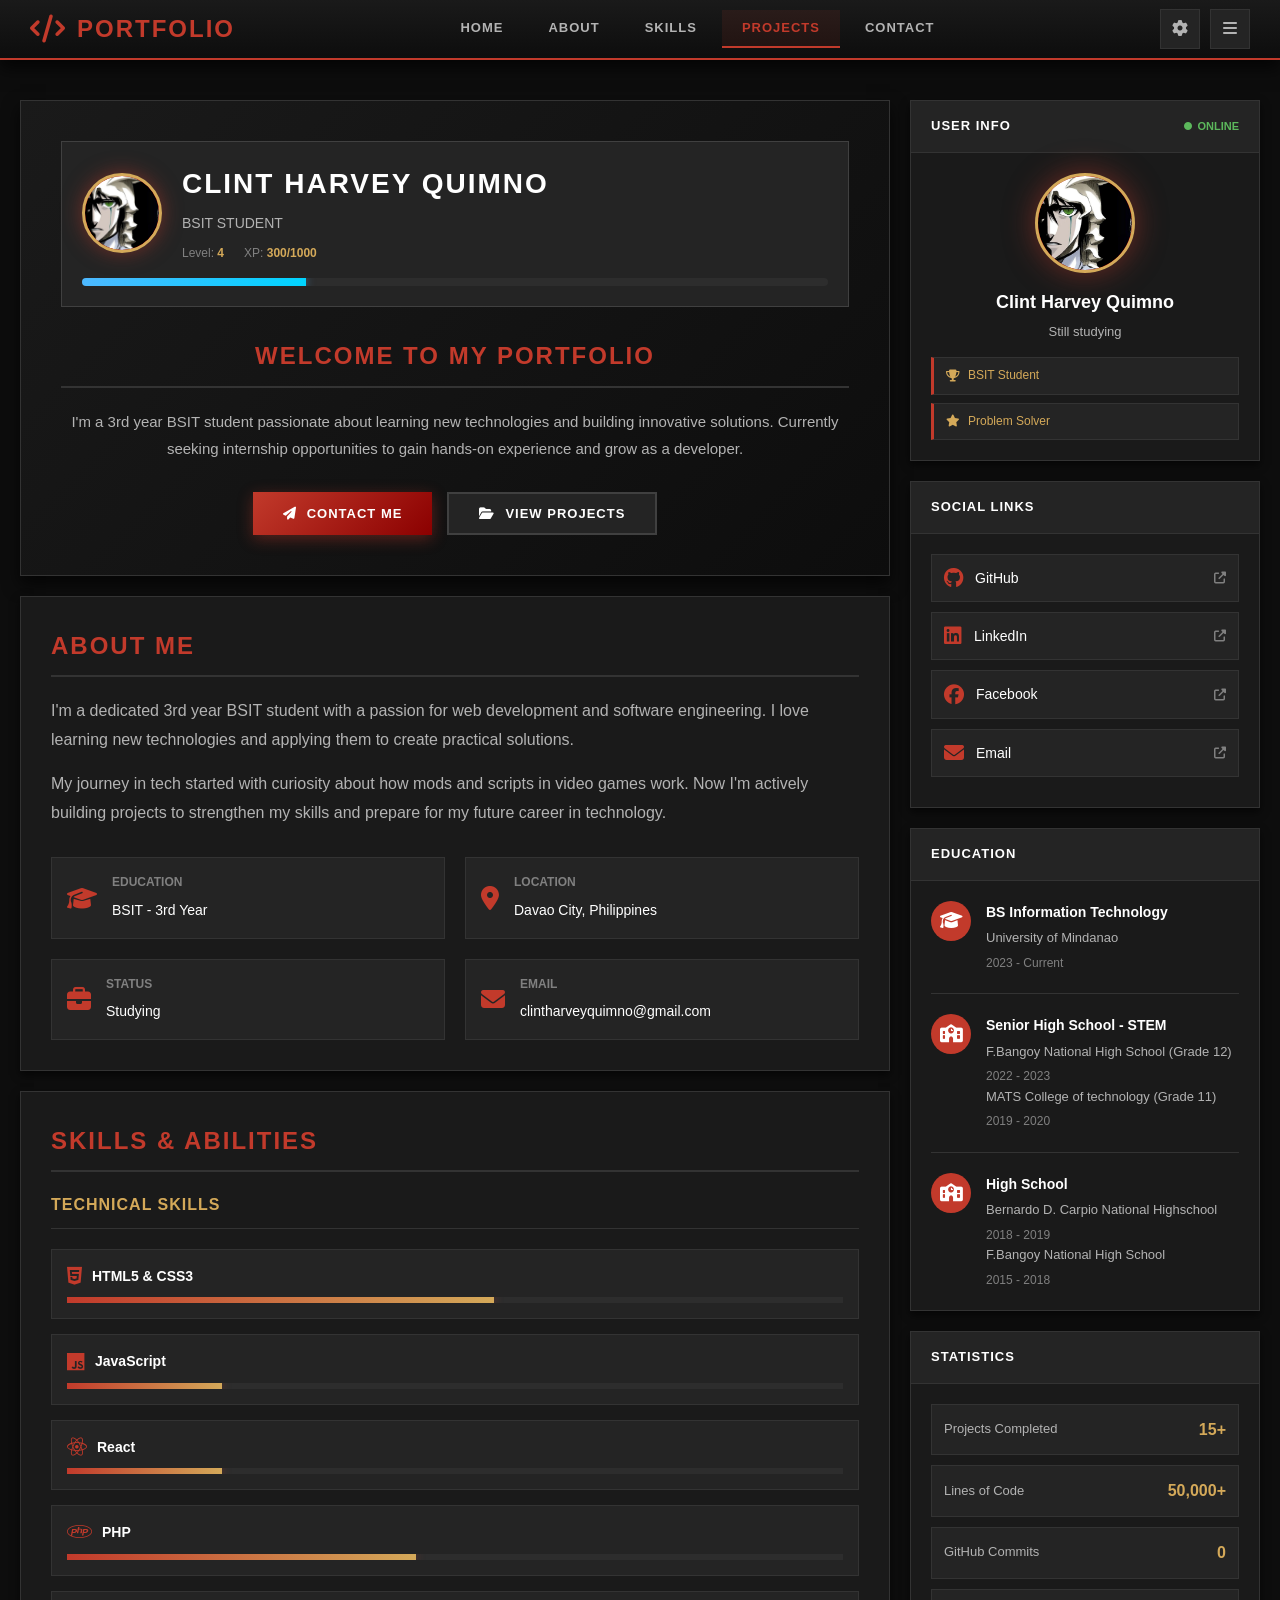
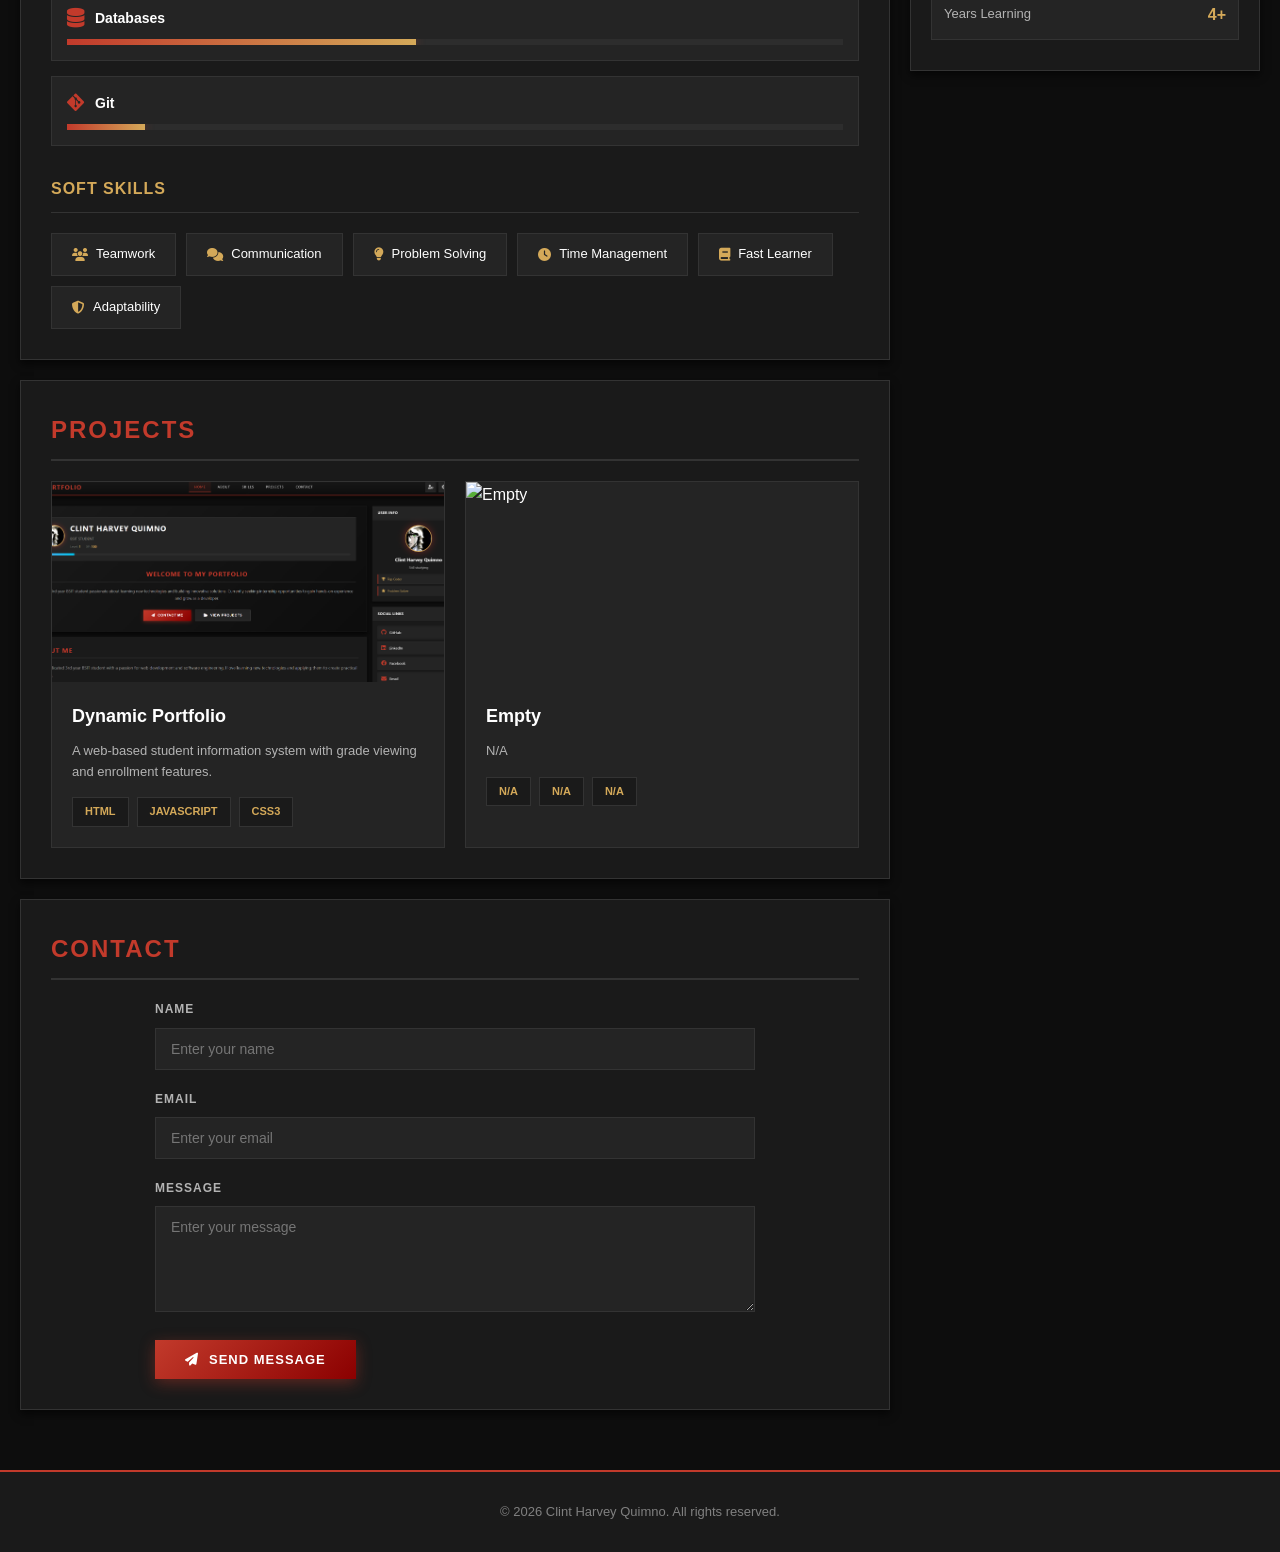
==== index-static.html @ ea2d43d4 "Initial commit: Add whole project" ====
<!DOCTYPE html>
<html lang="en">
<head>
    <meta charset="UTF-8">
    <meta name="viewport" content="width=device-width, initial-scale=1.0">
    <meta name="description" content="Clint Harvey Quimno - BSIT Student Portfolio">
    <title>Clint Harvey Quimno - Portfolio</title>
    <link rel="stylesheet" href="styles-static.css">
    <link rel="stylesheet" href="https://cdnjs.cloudflare.com/ajax/libs/font-awesome/6.4.0/css/all.min.css">
</head>
<body>
    <!-- Top Navigation Bar -->
    <nav class="top-nav">
        <div class="nav-left">
            <div class="logo">
                <i class="fas fa-code"></i>
                <span>PORTFOLIO</span>
            </div>
        </div>
        <div class="nav-center">
            <a href="#home" class="nav-item active">HOME</a>
            <a href="#about" class="nav-item">ABOUT</a>
            <a href="#skills" class="nav-item">SKILLS</a>
            <a href="#projects" class="nav-item">PROJECTS</a>
            <a href="#contact" class="nav-item">CONTACT</a>
        </div>
        <div class="nav-right">
            <button class="settings-btn" id="theme-toggle"><i class="fas fa-cog"></i></button>
            <button class="menu-btn" id="menu-btn"><i class="fas fa-bars"></i></button>
        </div>
    </nav>

    <!-- Main Container -->
    <div class="main-container">
        <!-- Left Panel - Main Content -->
        <div class="left-panel">
            <!-- Hero Section -->
            <section id="home" class="hero-section">
                <div class="hero-content">
                    <div class="profile-card">
                        <div class="profile-header">
                            <div class="profile-avatar">
                                <img src="img/profile.webp" alt="Profile Photo">
                            </div>
                            <div class="profile-info">
                                <h1 class="profile-name">Clint Harvey Quimno</h1>
                                <p class="profile-title">BSIT STUDENT</p>
                                <div class="profile-stats">
                                    <span class="stat-item">Level: <span class="stat-value">4</span></span>
                                    <span class="stat-item">XP: <span class="stat-value">300/1000</span></span>
                                </div>
                            </div>
                        </div>
                        <div class="xp-bar">
                            <div class="xp-fill" style="width: 30%"></div>
                        </div>
                    </div>

                    <div class="hero-text">
                        <h2 class="section-header">WELCOME TO MY PORTFOLIO</h2>
                        <p>I'm a 3rd year BSIT student passionate about learning new technologies and building innovative solutions. Currently seeking internship opportunities to gain hands-on experience and grow as a developer.</p>
                        
                        <div class="action-buttons">
                            <button class="btn-primary" onclick="document.getElementById('contact').scrollIntoView({behavior: 'smooth'})">
                                <i class="fas fa-paper-plane"></i> CONTACT ME
                            </button>
                            <button class="btn-secondary" onclick="document.getElementById('projects').scrollIntoView({behavior: 'smooth'})">
                                <i class="fas fa-folder-open"></i> VIEW PROJECTS
                            </button>
                        </div>
                    </div>
                </div>
            </section>

            <!-- About Section -->
            <section id="about" class="content-section">
                <div class="section-container">
                    <h2 class="section-header">ABOUT ME</h2>
                    <div class="section-content">
                        <p>I'm a dedicated 3rd year BSIT student with a passion for web development and software engineering. I love learning new technologies and applying them to create practical solutions.</p>
                        <p>My journey in tech started with curiosity about how mods and scripts in video games work. Now I'm actively building projects to strengthen my skills and prepare for my future career in technology.</p>
                        
                        <div class="info-grid">
                            <div class="info-item">
                                <i class="fas fa-graduation-cap"></i>
                                <div>
                                    <h4>Education</h4>
                                    <p>BSIT - 3rd Year</p>
                                </div>
                            </div>
                            <div class="info-item">
                                <i class="fas fa-map-marker-alt"></i>
                                <div>
                                    <h4>Location</h4>
                                    <p>Davao City, Philippines</p>
                                </div>
                            </div>
                            <div class="info-item">
                                <i class="fas fa-briefcase"></i>
                                <div>
                                    <h4>Status</h4>
                                    <p>Studying</p>
                                </div>
                            </div>
                            <div class="info-item">
                                <i class="fas fa-envelope"></i>
                                <div>
                                    <h4>Email</h4>
                                    <p>clintharveyquimno@gmail.com</p>
                                </div>
                            </div>
                        </div>
                    </div>
                </div>
            </section>

            <!-- Skills Section -->
            <section id="skills" class="content-section">
                <div class="section-container">
                    <h2 class="section-header">SKILLS & ABILITIES</h2>
                    <div class="skills-grid">
                        <div class="skills-category">
                            <h3 class="category-title">TECHNICAL SKILLS</h3>
                            <div class="skill-list">
                                <div class="skill-item">
                                    <div class="skill-info">
                                        <i class="fab fa-html5"></i>
                                        <span>HTML5 & CSS3</span>
                                    </div>
                                    <div class="skill-level">
                                        <div class="skill-bar" data-level="55">
                                            <span class="skill-percent">55%</span>
                                        </div>
                                    </div>
                                </div>
                                <div class="skill-item">
                                    <div class="skill-info">
                                        <i class="fab fa-js"></i>
                                        <span>JavaScript</span>
                                    </div>
                                    <div class="skill-level">
                                        <div class="skill-bar" data-level="20">
                                            <span class="skill-percent">20%</span>
                                        </div>
                                    </div>
                                </div>
                                <div class="skill-item">
                                    <div class="skill-info">
                                        <i class="fab fa-react"></i>
                                        <span>React</span>
                                    </div>
                                    <div class="skill-level">
                                        <div class="skill-bar" data-level="20">
                                            <span class="skill-percent">20%</span>
                                        </div>
                                    </div>
                                </div>
                                <div class="skill-item">
                                    <div class="skill-info">
                                        <i class="fab fa-php"></i>
                                        <span>PHP</span>
                                    </div>
                                    <div class="skill-level">
                                        <div class="skill-bar" data-level="45">
                                            <span class="skill-percent">45%</span>
                                        </div>
                                    </div>
                                </div>
                                <div class="skill-item">
                                    <div class="skill-info">
                                        <i class="fas fa-database"></i>
                                        <span>Databases</span>
                                    </div>
                                    <div class="skill-level">
                                        <div class="skill-bar" data-level="45">
                                            <span class="skill-percent">45%</span>
                                        </div>
                                    </div>
                                </div>
                                <div class="skill-item">
                                    <div class="skill-info">
                                        <i class="fab fa-git-alt"></i>
                                        <span>Git</span>
                                    </div>
                                    <div class="skill-level">
                                        <div class="skill-bar" data-level="10">
                                            <span class="skill-percent">10%</span>
                                        </div>
                                    </div>
                                </div>
                            </div>
                        </div>

                        <div class="skills-category">
                            <h3 class="category-title">SOFT SKILLS</h3>
                            <div class="soft-skills">
                                <div class="soft-skill-tag"><i class="fas fa-users"></i> Teamwork</div>
                                <div class="soft-skill-tag"><i class="fas fa-comments"></i> Communication</div>
                                <div class="soft-skill-tag"><i class="fas fa-lightbulb"></i> Problem Solving</div>
                                <div class="soft-skill-tag"><i class="fas fa-clock"></i> Time Management</div>
                                <div class="soft-skill-tag"><i class="fas fa-book"></i> Fast Learner</div>
                                <div class="soft-skill-tag"><i class="fas fa-shield-alt"></i> Adaptability</div>
                            </div>
                        </div>
                    </div>
                </div>
            </section>

            <!-- Projects Section -->
            <section id="projects" class="content-section">
                <div class="section-container">
                    <h2 class="section-header">PROJECTS</h2>
                    <div class="projects-grid">
                        <div class="project-card">
                            <div class="project-image">
                                <img src="img/Project1.png" alt="Dynamic Portfolio">
                                <div class="project-overlay">
                                    <button class="project-btn" onclick="window.open('https://github.com/Xezanoth/ClintHarveyQuimno-portfolio', '_blank')"><i class="fab fa-github"></i></button>
                                    <button class="project-btn" onclick="window.open('#', '_blank')"><i class="fas fa-external-link-alt"></i></button>
                                </div>
                            </div>
                            <div class="project-info">
                                <h3>Dynamic Portfolio</h3>
                                <p>A web-based student information system with grade viewing and enrollment features.</p>
                                <div class="project-tags">
                                    <span class="tag">HTML</span>
                                    <span class="tag">JavaScript</span>
                                    <span class="tag">CSS3</span>
                                </div>
                            </div>
                        </div>

                        <div class="project-card">
                            <div class="project-image">
                                <img src="https://via.placeholder.com/400x250/8B0000/ffffff?text=Todo+List+App" alt="Empty">
                                <div class="project-overlay">
                                    <button class="project-btn" onclick="window.open('https://github.com', '_blank')"><i class="fab fa-github"></i></button>
                                    <button class="project-btn" onclick="window.open('#', '_blank')"><i class="fas fa-external-link-alt"></i></button>
                                </div>
                            </div>
                            <div class="project-info">
                                <h3>Empty</h3>
                                <p>N/A</p>
                                <div class="project-tags">
                                    <span class="tag">N/A</span>
                                    <span class="tag">N/A</span>
                                    <span class="tag">N/A</span>
                                </div>
                            </div>
                        </div>
                    </div>
                </div>
            </section>

            <!-- Contact Section -->
            <section id="contact" class="content-section">
                <div class="section-container">
                    <h2 class="section-header">CONTACT</h2>
                    <div class="contact-content">
                        <div class="contact-form">
                            <form id="contact-form">
                                <div class="form-group">
                                    <label>NAME</label>
                                    <input type="text" placeholder="Enter your name" required>
                                </div>
                                <div class="form-group">
                                    <label>EMAIL</label>
                                    <input type="email" placeholder="Enter your email" required>
                                </div>
                                <div class="form-group">
                                    <label>MESSAGE</label>
                                    <textarea rows="5" placeholder="Enter your message" required></textarea>
                                </div>
                                <button type="submit" class="btn-primary">
                                    <i class="fas fa-paper-plane"></i> SEND MESSAGE
                                </button>
                            </form>
                        </div>
                    </div>
                </div>
            </section>
        </div>

        <!-- Right Sidebar -->
        <aside class="right-sidebar">
            <!-- User Info Card -->
            <div class="sidebar-card">
                <div class="card-header">
                    <h3>USER INFO</h3>
                    <span class="status-online"><i class="fas fa-circle"></i> ONLINE</span>
                </div>
                <div class="card-content">
                    <div class="user-avatar-large">
                        <img src="img/profile.webp" alt="Profile Photo">
                    </div>
                    <h3 class="user-name">Clint Harvey Quimno</h3>
                    <p class="user-status">Still studying</p>
                    <div class="user-badges">
                        <span class="badge"><i class="fas fa-trophy"></i> BSIT Student</span>
                        <span class="badge"><i class="fas fa-star"></i> Problem Solver</span>
                    </div>
                </div>
            </div>

            <!-- Social Links -->
            <div class="sidebar-card">
                <div class="card-header">
                    <h3>SOCIAL LINKS</h3>
                </div>
                <div class="card-content">
                    <a href="https://github.com/Xezanoth" class="social-link" target="_blank">
                        <i class="fab fa-github"></i>
                        <span>GitHub</span>
                        <i class="fas fa-external-link-alt"></i>
                    </a>
                    <a href="https://www.linkedin.com/in/clint-harvey-quimno-5b650a345" class="social-link" target="_blank">
                        <i class="fab fa-linkedin"></i>
                        <span>LinkedIn</span>
                        <i class="fas fa-external-link-alt"></i>
                    </a>
                    <a href="https://facebook.com/clint.rean" class="social-link" target="_blank">
                        <i class="fab fa-facebook"></i>
                        <span>Facebook</span>
                        <i class="fas fa-external-link-alt"></i>
                    </a>
                    <a href="clintharveyquimno@gmail.com" class="social-link">
                        <i class="fas fa-envelope"></i>
                        <span>Email</span>
                        <i class="fas fa-external-link-alt"></i>
                    </a>
                </div>
            </div>

            <!-- Education -->
            <div class="sidebar-card">
                <div class="card-header">
                    <h3>EDUCATION</h3>
                </div>
                <div class="card-content">
                    <div class="timeline-item">
                        <div class="timeline-icon"><i class="fas fa-graduation-cap"></i></div>
                        <div class="timeline-content">
                            <h4>BS Information Technology</h4>
                            <p class="timeline-school">University of Mindanao</p>
                            <p class="timeline-date">2023 - Current</p>
                        </div>
                    </div>
                    <div class="timeline-item">
                        <div class="timeline-icon"><i class="fas fa-school"></i></div>
                        <div class="timeline-content">
                            <h4>Senior High School - STEM</h4>
                            <p class="timeline-school">F.Bangoy National High School (Grade 12)</p>
                            <p class="timeline-date">2022 - 2023</p>
                            <p class="timeline-school">MATS College of technology (Grade 11)</p>
                            <p class="timeline-date">2019 - 2020</p>
                        </div>
                    </div>  
                    <div class="timeline-item">
                        <div class="timeline-icon"><i class="fas fa-school"></i></div>
                        <div class="timeline-content">
                            <h4>High School</h4>
                            <p class="timeline-school">Bernardo D. Carpio National Highschool</p>
                            <p class="timeline-date">2018 - 2019</p>
                            <p class="timeline-school">F.Bangoy National High School</p>
                            <p class="timeline-date">2015 - 2018</p>
                        </div>
                    </div>
                </div>
            </div>

            <!-- Quick Stats -->
            <div class="sidebar-card">
                <div class="card-header">
                    <h3>STATISTICS</h3>
                </div>
                <div class="card-content">
                    <div class="stat-row">
                        <span class="stat-label">Projects Completed</span>
                        <span class="stat-number">15+</span>
                    </div>
                    <div class="stat-row">
                        <span class="stat-label">Lines of Code</span>
                        <span class="stat-number">50,000+</span>
                    </div>
                    <div class="stat-row">
                        <span class="stat-label">GitHub Commits</span>
                        <span class="stat-number">0</span>
                    </div>
                    <div class="stat-row">
                        <span class="stat-label">Years Learning</span>
                        <span class="stat-number">4+</span>
                    </div>
                </div>
            </div>
        </aside>
    </div>

    <!-- Footer -->
    <footer class="footer">
        <p>&copy; 2026 Clint Harvey Quimno. All rights reserved.</p>
    </footer>

    <script src="script-static.js"></script>
</body>
</html>
---- styles-static.css ----
/* ==================== Variables ==================== */
:root {
    /* Dota 2 Dark Theme Colors */
    --bg-dark: #0d0d0d;
    --bg-panel: #1a1a1a;
    --bg-card: #242424;
    --bg-hover: #2d2d2d;
    
    --primary-red: #c23a2b;
    --primary-red-hover: #d4452f;
    --dark-red: #8B0000;
    --accent-gold: #d4a959;
    
    --text-primary: #ffffff;
    --text-secondary: #b3b3b3;
    --text-muted: #808080;
    
    --border-dark: #333333;
    --border-light: #404040;
    
    --xp-blue: #4db8ff;
    --success-green: #5cb85c;
    
    /* Shadows */
    --shadow-sm: 0 2px 4px rgba(0, 0, 0, 0.5);
    --shadow-md: 0 4px 8px rgba(0, 0, 0, 0.6);
    --shadow-lg: 0 8px 16px rgba(0, 0, 0, 0.7);
    
    /* Transitions */
    --transition: 0.3s ease;
}

/* ==================== Reset ==================== */
* {
    margin: 0;
    padding: 0;
    box-sizing: border-box;
}

html {
    scroll-behavior: smooth;
}

body {
    font-family: 'Segoe UI', Tahoma, Geneva, Verdana, sans-serif;
    background: var(--bg-dark);
    color: var(--text-primary);
    line-height: 1.6;
    overflow-x: hidden;
}

/* ==================== Top Navigation ==================== */
.top-nav {
    position: fixed;
    top: 0;
    left: 0;
    right: 0;
    height: 60px;
    background: linear-gradient(180deg, #1a1a1a 0%, #0d0d0d 100%);
    border-bottom: 2px solid var(--primary-red);
    display: flex;
    align-items: center;
    justify-content: space-between;
    padding: 0 30px;
    z-index: 1000;
    box-shadow: var(--shadow-lg);
}

.nav-left {
    display: flex;
    align-items: center;
}

.logo {
    display: flex;
    align-items: center;
    gap: 10px;
    font-size: 24px;
    font-weight: 700;
    color: var(--primary-red);
    text-transform: uppercase;
    letter-spacing: 2px;
}

.logo i {
    font-size: 28px;
}

.nav-center {
    display: flex;
    gap: 5px;
}

.nav-item {
    padding: 8px 20px;
    color: var(--text-secondary);
    text-decoration: none;
    text-transform: uppercase;
    font-size: 13px;
    font-weight: 600;
    letter-spacing: 1px;
    border-bottom: 2px solid transparent;
    transition: var(--transition);
    position: relative;
}

.nav-item:hover {
    color: var(--text-primary);
    background: rgba(255, 255, 255, 0.05);
}

.nav-item.active {
    color: var(--primary-red);
    border-bottom-color: var(--primary-red);
    background: rgba(194, 58, 43, 0.1);
}

.nav-right {
    display: flex;
    gap: 10px;
}

.settings-btn,
.menu-btn {
    width: 40px;
    height: 40px;
    background: var(--bg-card);
    border: 1px solid var(--border-dark);
    color: var(--text-secondary);
    cursor: pointer;
    transition: var(--transition);
    font-size: 16px;
}

.settings-btn:hover,
.menu-btn:hover {
    background: var(--bg-hover);
    color: var(--text-primary);
    border-color: var(--primary-red);
}

/* ==================== Main Container ==================== */
.main-container {
    display: grid;
    grid-template-columns: 1fr 350px;
    gap: 20px;
    max-width: 1800px;
    margin: 80px auto 0;
    padding: 20px;
}

/* ==================== Left Panel ==================== */
.left-panel {
    display: flex;
    flex-direction: column;
    gap: 20px;
}

/* ==================== Hero Section ==================== */
.hero-section {
    background: linear-gradient(135deg, #1a1a1a 0%, #0d0d0d 100%);
    border: 1px solid var(--border-dark);
    padding: 40px;
    box-shadow: var(--shadow-lg);
}

.profile-card {
    background: var(--bg-card);
    border: 1px solid var(--border-light);
    padding: 20px;
    margin-bottom: 30px;
}

.profile-header {
    display: flex;
    align-items: center;
    gap: 20px;
    margin-bottom: 15px;
}

.profile-avatar {
    width: 80px;
    height: 80px;
    background: linear-gradient(135deg, var(--primary-red), var(--dark-red));
    border: 3px solid var(--accent-gold);
    border-radius: 50%;
    display: flex;
    align-items: center;
    justify-content: center;
    font-size: 40px;
    color: white;
    box-shadow: 0 0 20px rgba(194, 58, 43, 0.5);
}

.profile-info {
    flex: 1;
}

.profile-name {
    font-size: 28px;
    font-weight: 700;
    color: var(--text-primary);
    text-transform: uppercase;
    letter-spacing: 2px;
    margin-bottom: 5px;
}

.profile-title {
    font-size: 14px;
    color: var(--text-secondary);
    text-transform: uppercase;
    margin-bottom: 10px;
}

.profile-stats {
    display: flex;
    gap: 20px;
    font-size: 12px;
}

.stat-item {
    color: var(--text-muted);
}

.stat-value {
    color: var(--accent-gold);
    font-weight: 700;
}

.xp-bar {
    height: 8px;
    background: #2d2d2d;
    border-radius: 4px;
    overflow: hidden;
    position: relative;
}

.xp-fill {
    height: 100%;
    background: linear-gradient(90deg, var(--xp-blue), #00d4ff);
    box-shadow: 0 0 10px rgba(77, 184, 255, 0.5);
    transition: width 1s ease;
}

.hero-text {
    text-align: center;
}

.section-header {
    font-size: 24px;
    font-weight: 700;
    color: var(--primary-red);
    text-transform: uppercase;
    letter-spacing: 2px;
    margin-bottom: 20px;
    padding-bottom: 10px;
    border-bottom: 2px solid var(--border-dark);
}

.hero-text p {
    color: var(--text-secondary);
    margin-bottom: 30px;
    font-size: 15px;
    line-height: 1.8;
}

.action-buttons {
    display: flex;
    gap: 15px;
    justify-content: center;
}

/* ==================== Buttons ==================== */
.btn-primary,
.btn-secondary {
    padding: 12px 30px;
    font-size: 13px;
    font-weight: 700;
    text-transform: uppercase;
    letter-spacing: 1px;
    border: none;
    cursor: pointer;
    transition: var(--transition);
    display: inline-flex;
    align-items: center;
    gap: 10px;
}

.btn-primary {
    background: linear-gradient(135deg, var(--primary-red), var(--dark-red));
    color: white;
    box-shadow: 0 4px 15px rgba(194, 58, 43, 0.4);
}

.btn-primary:hover {
    background: linear-gradient(135deg, var(--primary-red-hover), var(--primary-red));
    transform: translateY(-2px);
    box-shadow: 0 6px 20px rgba(194, 58, 43, 0.6);
}

.btn-secondary {
    background: var(--bg-card);
    color: var(--text-primary);
    border: 2px solid var(--border-light);
}

.btn-secondary:hover {
    background: var(--bg-hover);
    border-color: var(--primary-red);
    color: var(--primary-red);
}

/* ==================== Content Sections ==================== */
.content-section {
    background: var(--bg-panel);
    border: 1px solid var(--border-dark);
    padding: 30px;
    box-shadow: var(--shadow-md);
}

.section-container {
    width: 100%;
}

.section-content p {
    color: var(--text-secondary);
    margin-bottom: 15px;
    line-height: 1.8;
}

/* ==================== Info Grid ==================== */
.info-grid {
    display: grid;
    grid-template-columns: repeat(2, 1fr);
    gap: 20px;
    margin-top: 30px;
}

.info-item {
    display: flex;
    align-items: center;
    gap: 15px;
    padding: 15px;
    background: var(--bg-card);
    border: 1px solid var(--border-dark);
    transition: var(--transition);
}

.info-item:hover {
    border-color: var(--primary-red);
    background: var(--bg-hover);
}

.info-item i {
    font-size: 24px;
    color: var(--primary-red);
}

.info-item h4 {
    font-size: 12px;
    color: var(--text-muted);
    text-transform: uppercase;
    margin-bottom: 5px;
}

.info-item p {
    font-size: 14px;
    color: var(--text-primary);
    margin: 0;
}

/* ==================== Skills ==================== */
.skills-grid {
    display: grid;
    gap: 30px;
}

.category-title {
    font-size: 16px;
    font-weight: 700;
    color: var(--accent-gold);
    text-transform: uppercase;
    letter-spacing: 1px;
    margin-bottom: 20px;
    padding-bottom: 10px;
    border-bottom: 1px solid var(--border-dark);
}

.skill-list {
    display: flex;
    flex-direction: column;
    gap: 15px;
}

.skill-item {
    background: var(--bg-card);
    border: 1px solid var(--border-dark);
    padding: 15px;
    transition: var(--transition);
}

.skill-item:hover {
    border-color: var(--primary-red);
    background: var(--bg-hover);
}

.skill-info {
    display: flex;
    align-items: center;
    gap: 10px;
    margin-bottom: 10px;
}

.skill-info i {
    font-size: 20px;
    color: var(--primary-red);
}

.skill-info span {
    font-size: 14px;
    font-weight: 600;
    color: var(--text-primary);
}

.skill-level {
    position: relative;
}

.skill-bar {
    height: 6px;
    background: #2d2d2d;
    position: relative;
    overflow: hidden;
    --level: 0%;
}

.skill-bar::before {
    content: '';
    position: absolute;
    left: 0;
    top: 0;
    height: 100%;
    width: var(--level, 0%);
    background: linear-gradient(90deg, var(--primary-red), var(--accent-gold));
    box-shadow: 0 0 10px rgba(194, 58, 43, 0.5);
    transition: width 1s ease;
}

.skill-percent {
    position: absolute;
    right: 0;
    top: -25px;
    font-size: 11px;
    color: var(--accent-gold);
    font-weight: 700;
}

/* Soft Skills */
.soft-skills {
    display: flex;
    flex-wrap: wrap;
    gap: 10px;
}

.soft-skill-tag {
    padding: 10px 20px;
    background: var(--bg-card);
    border: 1px solid var(--border-dark);
    color: var(--text-primary);
    font-size: 13px;
    display: flex;
    align-items: center;
    gap: 8px;
    transition: var(--transition);
}

.soft-skill-tag:hover {
    background: var(--primary-red);
    border-color: var(--primary-red);
    transform: translateY(-2px);
}

.soft-skill-tag i {
    color: var(--accent-gold);
}

/* ==================== Projects ==================== */
.projects-grid {
    display: grid;
    grid-template-columns: repeat(2, 1fr);
    gap: 20px;
}

.project-card {
    background: var(--bg-card);
    border: 1px solid var(--border-dark);
    overflow: hidden;
    transition: var(--transition);
}

.project-card:hover {
    border-color: var(--primary-red);
    transform: translateY(-5px);
    box-shadow: 0 8px 20px rgba(194, 58, 43, 0.3);
}

.project-image {
    position: relative;
    overflow: hidden;
    height: 200px;
}

.project-image img {
    width: 100%;
    height: 100%;
    object-fit: cover;
    transition: var(--transition);
}

.project-card:hover .project-image img {
    transform: scale(1.1);
}

.project-overlay {
    position: absolute;
    inset: 0;
    background: rgba(0, 0, 0, 0.9);
    display: flex;
    align-items: center;
    justify-content: center;
    gap: 15px;
    opacity: 0;
    transition: var(--transition);
}

.project-card:hover .project-overlay {
    opacity: 1;
}

.project-btn {
    width: 50px;
    height: 50px;
    background: var(--primary-red);
    border: none;
    color: white;
    font-size: 18px;
    cursor: pointer;
    transition: var(--transition);
}

.project-btn:hover {
    background: var(--primary-red-hover);
    transform: scale(1.1);
}

.project-info {
    padding: 20px;
}

.project-info h3 {
    font-size: 18px;
    color: var(--text-primary);
    margin-bottom: 10px;
}

.project-info p {
    font-size: 13px;
    color: var(--text-secondary);
    margin-bottom: 15px;
    line-height: 1.6;
}

.project-tags {
    display: flex;
    flex-wrap: wrap;
    gap: 8px;
}

.tag {
    padding: 5px 12px;
    background: var(--bg-panel);
    border: 1px solid var(--border-dark);
    color: var(--accent-gold);
    font-size: 11px;
    text-transform: uppercase;
    font-weight: 600;
}

/* ==================== Contact Form ==================== */
.contact-form {
    max-width: 600px;
    margin: 0 auto;
}

.form-group {
    margin-bottom: 20px;
}

.form-group label {
    display: block;
    font-size: 12px;
    font-weight: 700;
    color: var(--text-secondary);
    text-transform: uppercase;
    margin-bottom: 8px;
    letter-spacing: 1px;
}

.form-group input,
.form-group textarea {
    width: 100%;
    padding: 12px 15px;
    background: var(--bg-card);
    border: 1px solid var(--border-dark);
    color: var(--text-primary);
    font-family: inherit;
    font-size: 14px;
    transition: var(--transition);
}

.form-group input:focus,
.form-group textarea:focus {
    outline: none;
    border-color: var(--primary-red);
    box-shadow: 0 0 10px rgba(194, 58, 43, 0.3);
}

.form-group textarea {
    resize: vertical;
}

/* ==================== Right Sidebar ==================== */
.right-sidebar {
    display: flex;
    flex-direction: column;
    gap: 20px;
    position: sticky;
    top: 80px;
    height: fit-content;
}

.sidebar-card {
    background: var(--bg-panel);
    border: 1px solid var(--border-dark);
    box-shadow: var(--shadow-md);
}

.card-header {
    padding: 15px 20px;
    background: var(--bg-card);
    border-bottom: 1px solid var(--border-dark);
    display: flex;
    align-items: center;
    justify-content: space-between;
}

.card-header h3 {
    font-size: 13px;
    font-weight: 700;
    color: var(--text-primary);
    text-transform: uppercase;
    letter-spacing: 1px;
}

.status-online {
    display: flex;
    align-items: center;
    gap: 5px;
    font-size: 11px;
    color: var(--success-green);
    text-transform: uppercase;
    font-weight: 600;
}

.status-online i {
    font-size: 8px;
    animation: pulse 2s infinite;
}

@keyframes pulse {
    0%, 100% { opacity: 1; }
    50% { opacity: 0.5; }
}

.card-content {
    padding: 20px;
}

.user-avatar-large {
    width: 100px;
    height: 100px;
    margin: 0 auto 15px;
    background: linear-gradient(135deg, var(--primary-red), var(--dark-red));
    border: 3px solid var(--accent-gold);
    border-radius: 50%;
    display: flex;
    align-items: center;
    justify-content: center;
    font-size: 50px;
    color: white;
    box-shadow: 0 0 30px rgba(194, 58, 43, 0.5);
}

.user-name {
    text-align: center;
    font-size: 18px;
    font-weight: 700;
    color: var(--text-primary);
    margin-bottom: 5px;
}

.user-status {
    text-align: center;
    font-size: 13px;
    color: var(--text-secondary);
    margin-bottom: 15px;
}

.user-badges {
    display: flex;
    flex-direction: column;
    gap: 8px;
}

.badge {
    padding: 8px 12px;
    background: var(--bg-card);
    border: 1px solid var(--border-dark);
    color: var(--accent-gold);
    font-size: 12px;
    display: flex;
    align-items: center;
    gap: 8px;
    border-left: 3px solid var(--primary-red);
}

/* Social Links */
.social-link {
    display: flex;
    align-items: center;
    gap: 12px;
    padding: 12px;
    background: var(--bg-card);
    border: 1px solid var(--border-dark);
    color: var(--text-primary);
    text-decoration: none;
    margin-bottom: 10px;
    transition: var(--transition);
}

.social-link:hover {
    background: var(--bg-hover);
    border-color: var(--primary-red);
    transform: translateX(5px);
}

.social-link i:first-child {
    font-size: 20px;
    color: var(--primary-red);
}

.social-link span {
    flex: 1;
    font-size: 14px;
}

.social-link i:last-child {
    font-size: 12px;
    color: var(--text-muted);
}

/* Timeline */
.timeline-item {
    display: flex;
    gap: 15px;
    margin-bottom: 20px;
    padding-bottom: 20px;
    border-bottom: 1px solid var(--border-dark);
}

.timeline-item:last-child {
    border-bottom: none;
    margin-bottom: 0;
    padding-bottom: 0;
}

.timeline-icon {
    width: 40px;
    height: 40px;
    background: var(--primary-red);
    border-radius: 50%;
    display: flex;
    align-items: center;
    justify-content: center;
    color: white;
    font-size: 18px;
    flex-shrink: 0;
}

.timeline-content h4 {
    font-size: 14px;
    color: var(--text-primary);
    margin-bottom: 5px;
}

.timeline-school {
    font-size: 13px;
    color: var(--text-secondary);
    margin-bottom: 5px;
}

.timeline-date {
    font-size: 12px;
    color: var(--text-muted);
}

/* Stats */
.stat-row {
    display: flex;
    justify-content: space-between;
    align-items: center;
    padding: 12px;
    background: var(--bg-card);
    border: 1px solid var(--border-dark);
    margin-bottom: 10px;
}

.stat-label {
    font-size: 13px;
    color: var(--text-secondary);
}

.stat-number {
    font-size: 16px;
    font-weight: 700;
    color: var(--accent-gold);
}

/* ==================== Footer ==================== */
.footer {
    text-align: center;
    padding: 30px;
    background: var(--bg-panel);
    border-top: 2px solid var(--primary-red);
    margin-top: 40px;
}

.footer p {
    color: var(--text-muted);
    font-size: 13px;
}

/* ==================== Responsive ==================== */
@media (max-width: 1200px) {
    .main-container {
        grid-template-columns: 1fr;
    }
    
    .right-sidebar {
        position: static;
    }
    
    .projects-grid {
        grid-template-columns: 1fr;
    }
}

@media (max-width: 768px) {
    .nav-center {
        display: none;
    }
    
    .top-nav {
        padding: 0 15px;
    }
    
    .main-container {
        padding: 10px;
    }
    
    .hero-section,
    .content-section {
        padding: 20px;
    }
    
    .action-buttons {
        flex-direction: column;
    }
    
    .info-grid {
        grid-template-columns: 1fr;
    }
}

@media (max-width: 480px) {
    .logo span {
        display: none;
    }
    
    .profile-header {
        flex-direction: column;
        text-align: center;
    }
    
    .profile-name {
        font-size: 20px;
    }
}


/* ==================== Login Modal ==================== */
.modal {
    display: none;
    position: fixed;
    inset: 0;
    background: rgba(0, 0, 0, 0.9);
    z-index: 2000;
    justify-content: center;
    align-items: center;
}

.modal.active {
    display: flex;
}

.modal-content {
    background: var(--bg-panel);
    border: 2px solid var(--primary-red);
    padding: 40px;
    max-width: 400px;
    width: 90%;
    box-shadow: 0 0 50px rgba(194, 58, 43, 0.5);
}

.modal-content h2 {
    color: var(--primary-red);
    text-align: center;
    margin-bottom: 30px;
    font-size: 24px;
    letter-spacing: 2px;
}

.modal .form-group {
    margin-bottom: 20px;
}

.modal .btn-primary,
.modal .btn-secondary {
    width: 100%;
    margin-top: 10px;
}

.login-error {
    color: #ff4444;
    text-align: center;
    margin-top: 10px;
    font-size: 13px;
    min-height: 20px;
}

/* ==================== Admin Panel ==================== */
.admin-panel {
    display: none;
    position: fixed;
    inset: 0;
    background: rgba(0, 0, 0, 0.95);
    z-index: 1500;
    overflow-y: auto;
}

.admin-panel.active {
    display: block;
}

.admin-header {
    position: sticky;
    top: 0;
    background: var(--bg-panel);
    border-bottom: 2px solid var(--primary-red);
    padding: 20px 40px;
    display: flex;
    justify-content: space-between;
    align-items: center;
    z-index: 10;
}

.admin-header h2 {
    color: var(--primary-red);
    font-size: 24px;
    letter-spacing: 2px;
    display: flex;
    align-items: center;
    gap: 15px;
}

.admin-content {
    max-width: 1000px;
    margin: 40px auto;
    padding: 0 20px;
}

.admin-tabs {
    display: flex;
    gap: 10px;
    margin-bottom: 30px;
    border-bottom: 2px solid var(--border-dark);
}

.admin-tab {
    padding: 15px 30px;
    background: var(--bg-card);
    border: 1px solid var(--border-dark);
    border-bottom: none;
    color: var(--text-secondary);
    font-size: 13px;
    font-weight: 700;
    letter-spacing: 1px;
    cursor: pointer;
    transition: var(--transition);
}

.admin-tab:hover {
    background: var(--bg-hover);
    color: var(--text-primary);
}

.admin-tab.active {
    background: var(--primary-red);
    color: white;
    border-color: var(--primary-red);
}

.tab-content {
    display: none;
    background: var(--bg-panel);
    border: 1px solid var(--border-dark);
    padding: 30px;
}

.tab-content.active {
    display: block;
}

.tab-content h3 {
    color: var(--accent-gold);
    margin-bottom: 25px;
    font-size: 18px;
    letter-spacing: 1px;
}

.admin-input {
    width: 100%;
    padding: 12px 15px;
    background: var(--bg-card);
    border: 1px solid var(--border-dark);
    color: var(--text-primary);
    font-family: inherit;
    font-size: 14px;
    margin-bottom: 15px;
    transition: var(--transition);
}

.admin-input:focus {
    outline: none;
    border-color: var(--primary-red);
    box-shadow: 0 0 10px rgba(194, 58, 43, 0.3);
}

.skill-editor-item,
.project-editor-item {
    background: var(--bg-card);
    border: 1px solid var(--border-dark);
    padding: 20px;
    margin-bottom: 20px;
    position: relative;
}

.skill-editor-item input {
    margin-bottom: 10px;
}

.project-editor-item input,
.project-editor-item textarea {
    margin-bottom: 10px;
}

/* Skill Editor Header */
.skill-header {
    display: flex;
    justify-content: space-between;
    align-items: center;
    margin-bottom: 15px;
    padding-bottom: 10px;
    border-bottom: 1px solid var(--border-dark);
}

.skill-header h4 {
    color: var(--accent-gold);
    font-size: 16px;
    margin: 0;
}

.btn-remove {
    padding: 6px 12px;
    background: rgba(255, 68, 68, 0.1);
    border: 1px solid #ff4444;
    color: #ff4444;
    font-size: 12px;
    font-weight: 600;
    cursor: pointer;
    transition: var(--transition);
    display: flex;
    align-items: center;
    gap: 5px;
}

.btn-remove:hover {
    background: #ff4444;
    color: white;
}

/* Icon Options Layout */
.icon-options {
    display: grid;
    grid-template-columns: 1fr auto 1fr;
    gap: 20px;
    align-items: start;
    margin-top: 15px;
    padding: 15px;
    background: var(--bg-panel);
    border: 1px solid var(--border-dark);
    border-radius: 8px;
}

.icon-option {
    display: flex;
    flex-direction: column;
    gap: 10px;
}

.icon-option label {
    font-size: 12px;
    font-weight: 700;
    color: var(--text-secondary);
    text-transform: uppercase;
    margin-bottom: 5px;
}

.icon-option small {
    font-size: 11px;
    color: var(--text-muted);
    margin-top: -5px;
}

.icon-divider {
    display: flex;
    align-items: center;
    justify-content: center;
    color: var(--text-muted);
    font-weight: 700;
    font-size: 14px;
    padding: 0 10px;
}

/* Icon Upload Preview */
.icon-upload-preview {
    width: 80px;
    height: 80px;
    display: flex;
    align-items: center;
    justify-content: center;
    background: var(--bg-card);
    border: 2px dashed var(--border-dark);
    border-radius: 8px;
    margin-bottom: 10px;
}

.skill-icon-placeholder {
    width: 100%;
    height: 100%;
    display: flex;
    align-items: center;
    justify-content: center;
    font-size: 32px;
    color: var(--text-muted);
}

.skill-icon-preview {
    width: 64px;
    height: 64px;
    object-fit: contain;
}

.btn-small {
    padding: 8px 12px;
    font-size: 12px;
    margin-right: 8px;
}

/* Skill Icon Image in Main View */
.skill-icon-image {
    width: 40px;
    height: 40px;
    object-fit: contain;
}

/* Responsive */
@media (max-width: 768px) {
    .icon-options {
        grid-template-columns: 1fr;
        gap: 15px;
    }
    
    .icon-divider {
        padding: 10px 0;
    }
}

/* Projects are static - no need to hide any */

/* Admin Info Box */
.admin-info-box {
    background: rgba(212, 169, 89, 0.1);
    border-left: 3px solid var(--accent-gold);
    padding: 15px;
    margin-bottom: 20px;
    display: flex;
    gap: 12px;
    align-items: flex-start;
}

.admin-info-box i {
    color: var(--accent-gold);
    font-size: 18px;
    flex-shrink: 0;
    margin-top: 2px;
}

.admin-info-box p {
    color: var(--text-secondary);
    font-size: 13px;
    line-height: 1.6;
    margin: 0;
}

.admin-info-box strong {
    color: var(--accent-gold);
}

/* Form Row for side-by-side inputs */
.form-row {
    display: grid;
    grid-template-columns: 1fr 1fr;
    gap: 15px;
}

@media (max-width: 768px) {
    .form-row {
        grid-template-columns: 1fr;
    }
}

/* Profile Photo Upload Section */
.photo-upload-section {
    display: flex;
    gap: 20px;
    align-items: center;
    padding: 20px;
    background: var(--bg-card);
    border: 1px solid var(--border-dark);
    border-radius: 8px;
}

.photo-preview {
    position: relative;
    width: 120px;
    height: 120px;
    flex-shrink: 0;
}

#admin-photo-preview,
.photo-placeholder-admin {
    width: 120px;
    height: 120px;
    border-radius: 50%;
    object-fit: cover;
    border: 3px solid var(--accent-gold);
    box-shadow: 0 0 20px rgba(194, 58, 43, 0.3);
}

.photo-placeholder-admin {
    background: linear-gradient(135deg, var(--primary-red), var(--dark-red));
    display: flex;
    align-items: center;
    justify-content: center;
    font-size: 50px;
    color: white;
}

.photo-controls {
    flex: 1;
    display: flex;
    flex-direction: column;
    gap: 10px;
}

.photo-controls button {
    width: fit-content;
}

.photo-note {
    font-size: 12px;
    color: var(--text-muted);
    margin: 0;
}

/* Profile Avatar Image Styling */
.profile-avatar img,
.user-avatar-large img {
    width: 100%;
    height: 100%;
    border-radius: 50%;
    object-fit: cover;
}

.profile-avatar,
.user-avatar-large {
    position: relative;
    overflow: hidden;
}

@media (max-width: 480px) {
    .photo-upload-section {
        flex-direction: column;
        text-align: center;
    }
    
    .photo-controls {
        align-items: center;
    }
    
    .photo-controls button {
        width: 100%;
    }
}
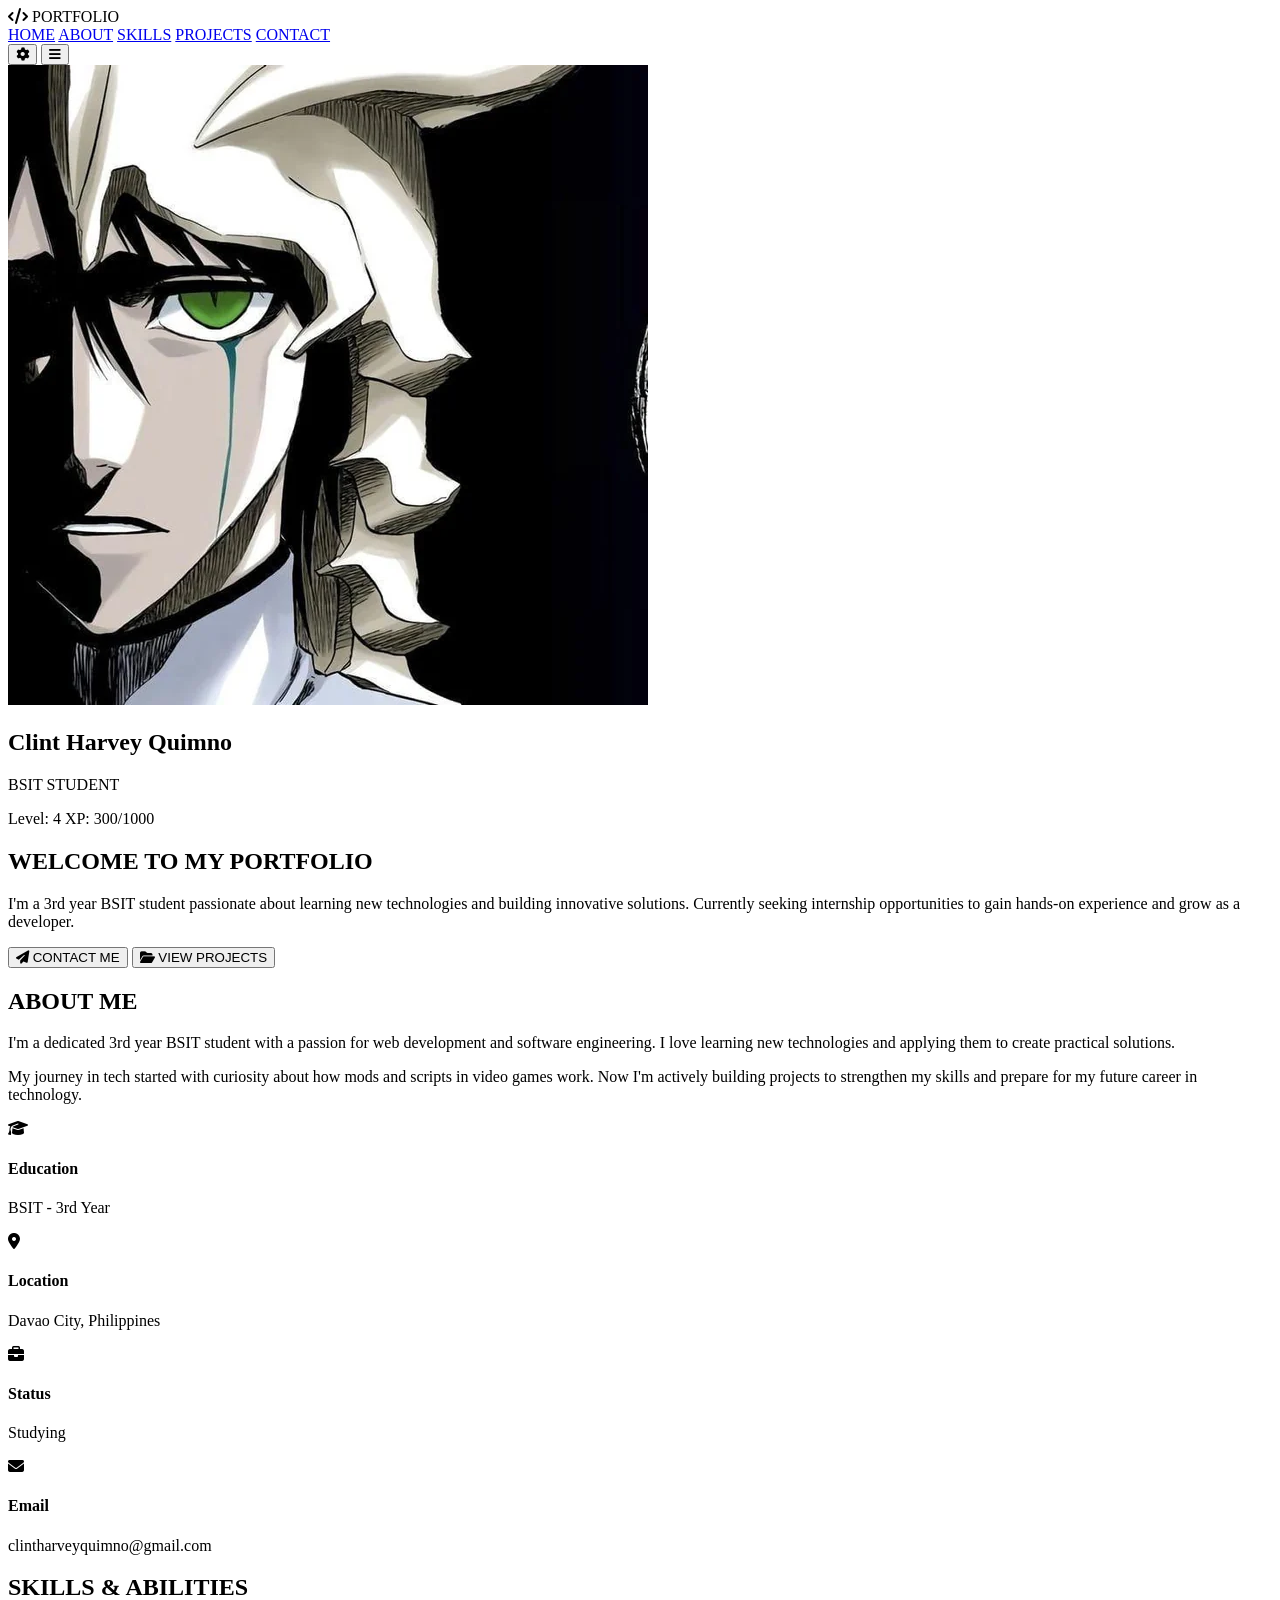
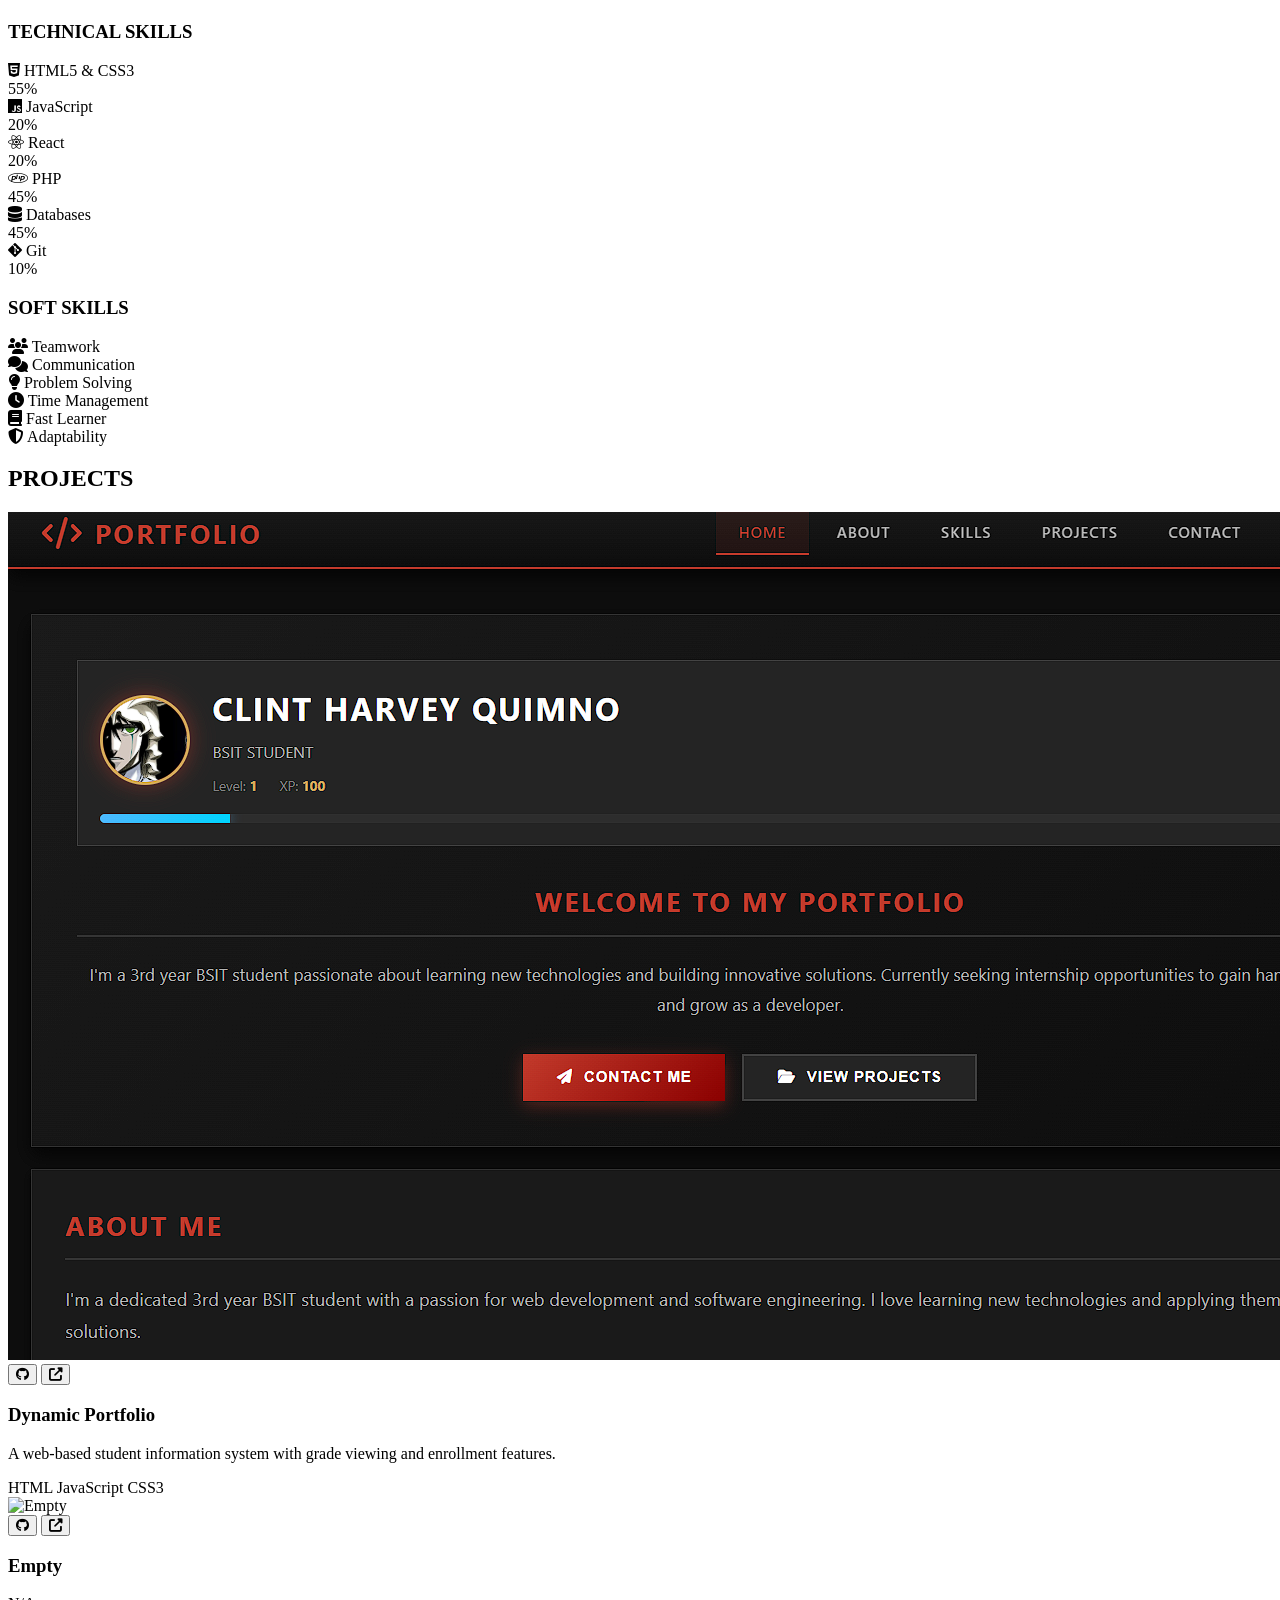
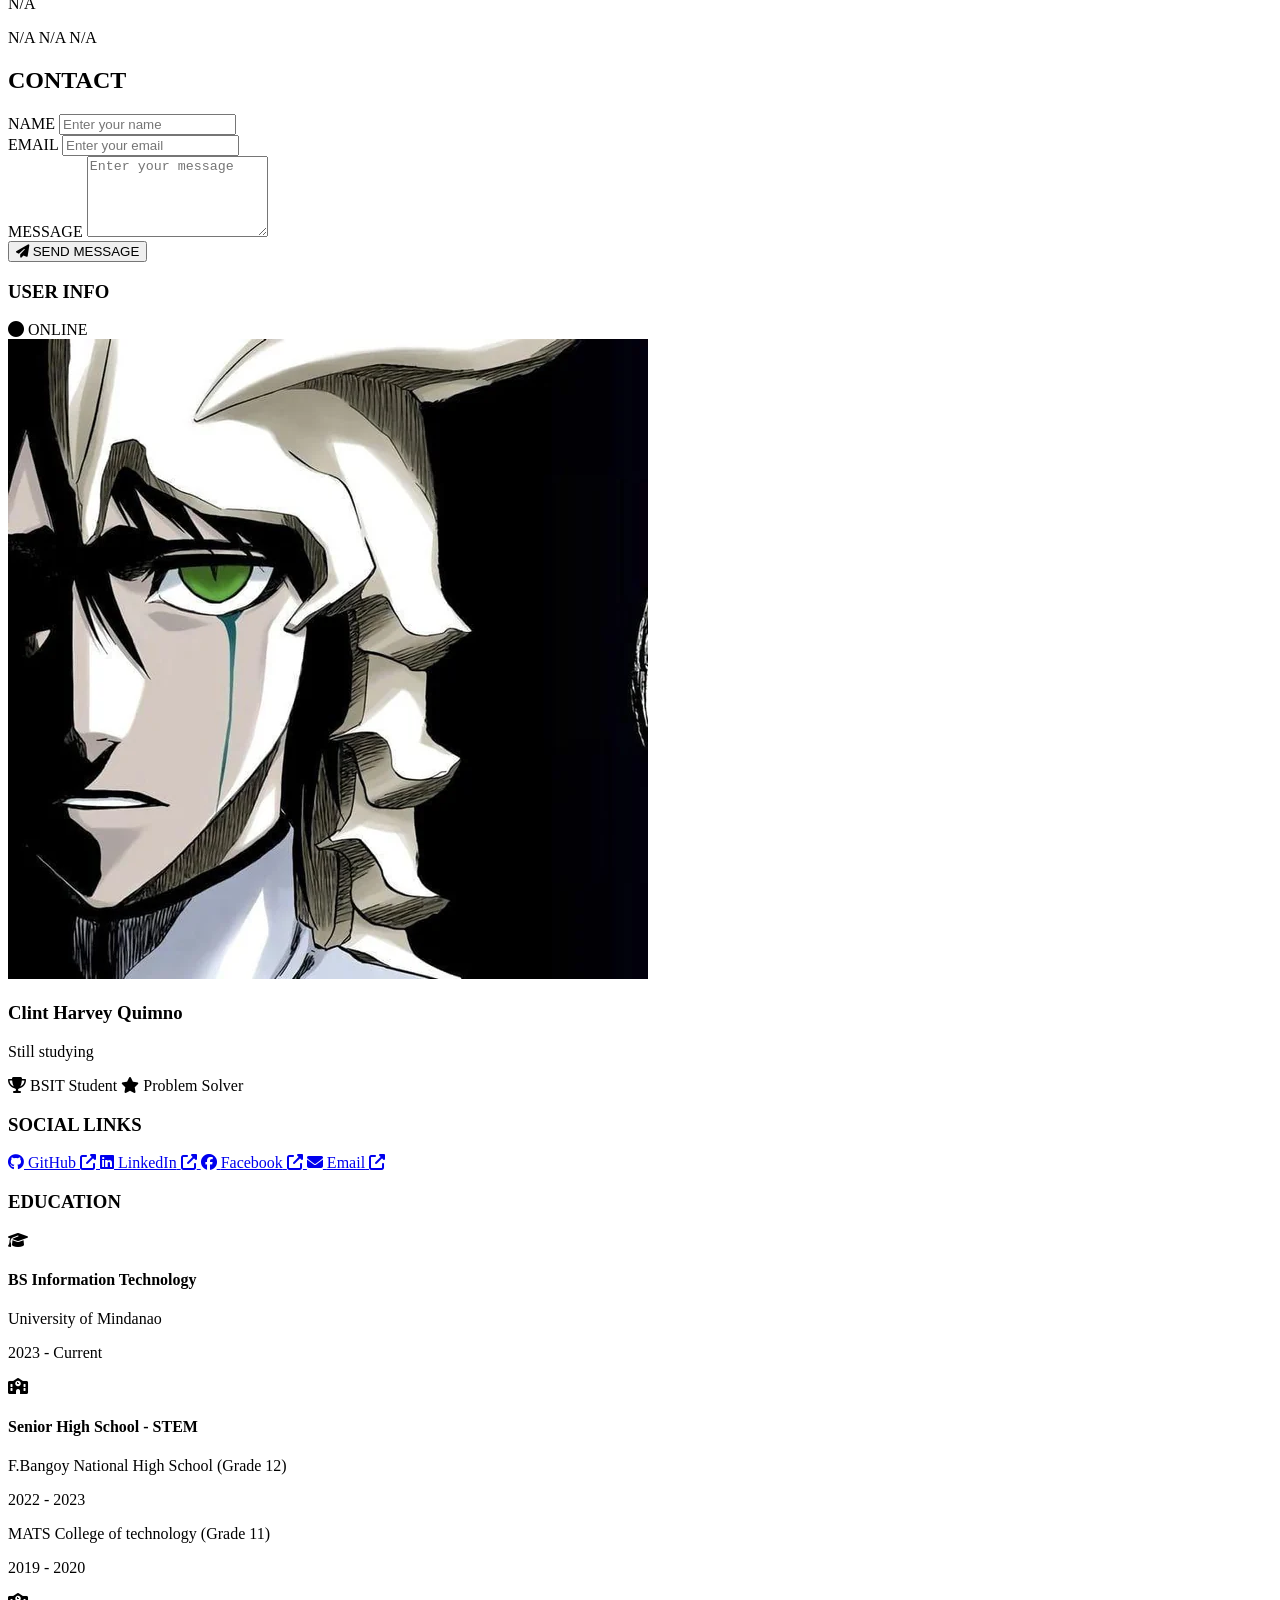
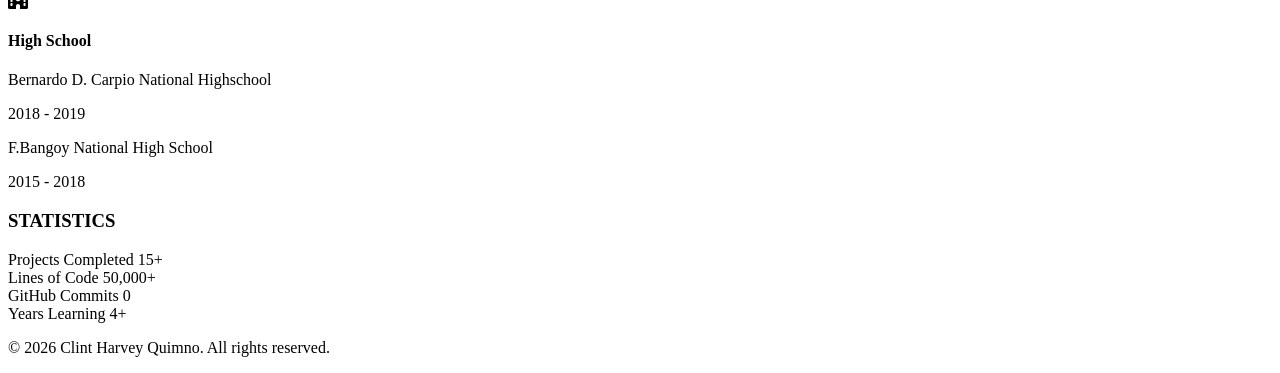
==== commit 368c7075: "Update index-static.html" ====
--- a/index-static.html
+++ b/index-static.html
@@ -5,7 +5,7 @@
     <meta name="viewport" content="width=device-width, initial-scale=1.0">
     <meta name="description" content="Clint Harvey Quimno - BSIT Student Portfolio">
     <title>Clint Harvey Quimno - Portfolio</title>
-    <link rel="stylesheet" href="styles-static.css">
+    <link rel="stylesheet" href="styles.css">
     <link rel="stylesheet" href="https://cdnjs.cloudflare.com/ajax/libs/font-awesome/6.4.0/css/all.min.css">
 </head>
 <body>
@@ -215,7 +215,7 @@
                             <div class="project-image">
                                 <img src="img/Project1.png" alt="Dynamic Portfolio">
                                 <div class="project-overlay">
-                                    <button class="project-btn" onclick="window.open('https://github.com/Xezanoth/ClintHarveyQuimno-portfolio', '_blank')"><i class="fab fa-github"></i></button>
+                                    <button class="project-btn" onclick="window.open('https://github.com/Xezanoth/Dynamic-portfolio', '_blank')"><i class="fab fa-github"></i></button>
                                     <button class="project-btn" onclick="window.open('#', '_blank')"><i class="fas fa-external-link-alt"></i></button>
                                 </div>
                             </div>
@@ -400,6 +400,6 @@
         <p>&copy; 2026 Clint Harvey Quimno. All rights reserved.</p>
     </footer>
 
-    <script src="script-static.js"></script>
+    <script src="script.js"></script>
 </body>
 </html>
